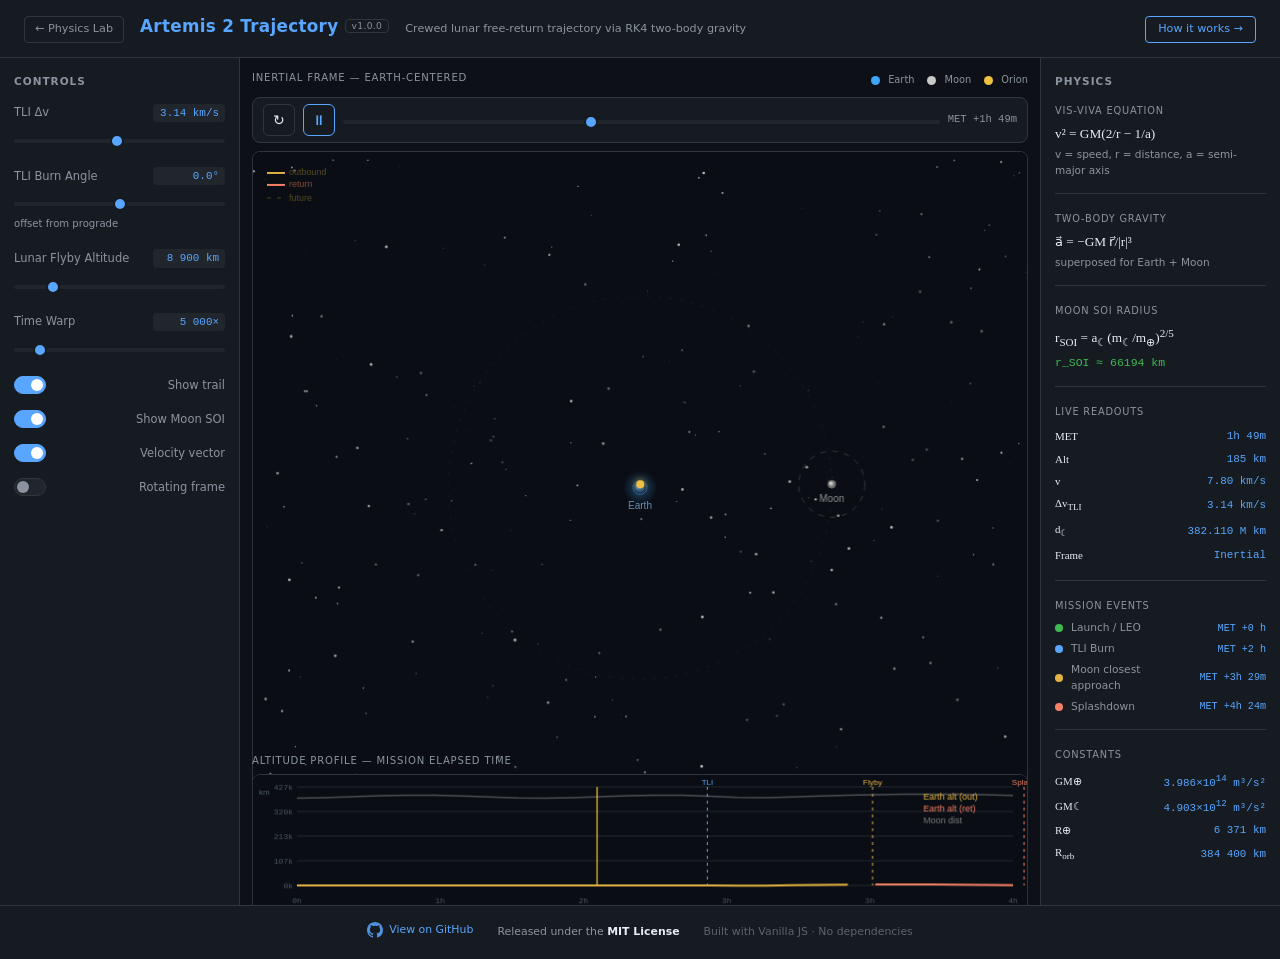
==== artemis2/index.html @ af2972e2 "Add Artemis 2 trajectory simulation and associated styles - Introduced a new lab entry for "Artemis " ====
<!DOCTYPE html>
<html lang="en">
<head>
  <meta charset="UTF-8" />
  <meta name="viewport" content="width=device-width, initial-scale=1.0" />
  <title>Artemis 2 Trajectory Simulator</title>
  <link rel="stylesheet" href="style.css" />
  <script src="../labs.js"></script>
  <script>
    document.addEventListener('DOMContentLoaded', () => {
      const _lab = LABS.find(l => l.name === 'artemis2');
      if (_lab) document.getElementById('version-badge').textContent = 'v' + _lab.version;
    });
  </script>
</head>
<body>
  <header>
    <a href="../index.html" class="back-link">&larr; Physics Lab</a>
    <h1>Artemis 2 Trajectory <span class="version-badge" id="version-badge"></span></h1>
    <p class="subtitle">Crewed lunar free-return trajectory via RK4 two-body gravity</p>
    <a href="docs.html" class="docs-link">How it works &rarr;</a>
  </header>

  <main>
    <!-- ── Controls Panel ─────────────────────────────────────────── -->
    <aside class="controls-panel">
      <h2>Controls</h2>

      <div class="control-group">
        <label for="tli-dv">
          TLI &Delta;v
          <span class="value-display" id="tli-dv-val">3.14 km/s</span>
        </label>
        <input type="range" id="tli-dv" min="2.8" max="3.5" step="0.01" value="3.14" />
      </div>

      <div class="control-group">
        <label for="tli-angle">
          TLI Burn Angle
          <span class="value-display" id="tli-angle-val">0.0&deg;</span>
        </label>
        <input type="range" id="tli-angle" min="-15" max="15" step="0.5" value="0" />
        <div style="font-size:0.72rem;color:var(--text-dim);margin-top:4px">offset from prograde</div>
      </div>

      <div class="control-group">
        <label for="flyby-alt">
          Lunar Flyby Altitude
          <span class="value-display" id="flyby-alt-val">8 900 km</span>
        </label>
        <input type="range" id="flyby-alt" min="1000" max="50000" step="100" value="8900" />
      </div>

      <div class="control-group">
        <label for="timewarp">
          Time Warp
          <span class="value-display" id="timewarp-val">5 000&times;</span>
        </label>
        <input type="range" id="timewarp" min="100" max="50000" step="100" value="5000" />
      </div>

      <div class="control-group toggle-group">
        <label class="toggle-label">
          <input type="checkbox" id="toggle-trail" checked />
          <span class="toggle-switch"></span>
          Show trail
        </label>
        <label class="toggle-label">
          <input type="checkbox" id="toggle-soi" checked />
          <span class="toggle-switch"></span>
          Show Moon SOI
        </label>
        <label class="toggle-label">
          <input type="checkbox" id="toggle-vel" checked />
          <span class="toggle-switch"></span>
          Velocity vector
        </label>
        <label class="toggle-label">
          <input type="checkbox" id="toggle-rotating" />
          <span class="toggle-switch"></span>
          Rotating frame
        </label>
      </div>
    </aside>

    <!-- ── Canvas Area ─────────────────────────────────────────────── -->
    <section class="canvas-area">
      <div class="canvas-wrapper">
        <div class="canvas-label-row">
          <span class="canvas-label" id="frame-label">Inertial Frame — Earth-Centered</span>
          <span class="legend">
            <span class="legend-dot" style="background:#3da6ff"></span>&nbsp;Earth
            <span class="legend-dot" style="background:#c8c8c8;margin-left:8px"></span>&nbsp;Moon
            <span class="legend-dot" style="background:#f0c040;margin-left:8px"></span>&nbsp;Orion
          </span>
        </div>
        <div class="playback-bar">
          <button class="pb-btn" id="pb-reset" title="Reset">&#8635;</button>
          <button class="pb-btn pb-btn--primary" id="pb-play" title="Play / Pause">&#9654;</button>
          <div class="pb-scrubber-wrap">
            <input type="range" id="pb-scrubber" min="0" max="1000" step="1" value="0" />
          </div>
          <span class="pb-time" id="pb-time">MET +0h 00m</span>
        </div>
        <canvas id="traj-canvas"></canvas>
      </div>
      <div class="canvas-wrapper">
        <div class="canvas-label">Altitude Profile — Mission Elapsed Time</div>
        <canvas id="graph-canvas"></canvas>
      </div>
    </section>

    <!-- ── Formula Panel ───────────────────────────────────────────── -->
    <aside class="formula-panel">
      <h2>Physics</h2>

      <div class="formula-block">
        <div class="formula-title">Vis-Viva Equation</div>
        <div class="formula">v&sup2; = GM(2/r &minus; 1/a)</div>
        <div class="formula-note">v = speed, r = distance, a = semi-major axis</div>
      </div>

      <div class="formula-block">
        <div class="formula-title">Two-Body Gravity</div>
        <div class="formula">a&#x20d7; = &minus;GM r&#x20d7;/|r|&sup3;</div>
        <div class="formula-note">superposed for Earth + Moon</div>
      </div>

      <div class="formula-block">
        <div class="formula-title">Moon SOI Radius</div>
        <div class="formula">r<sub>SOI</sub> = a<sub>&#9790;</sub>(m<sub>&#9790;</sub>/m<sub>&#8853;</sub>)<sup>2/5</sup></div>
        <div class="formula-live" id="soi-val">&mdash;</div>
      </div>

      <div class="formula-block">
        <div class="formula-title">Live Readouts</div>
        <table class="param-table">
          <tr><td>MET</td><td id="p-met">&mdash;</td></tr>
          <tr><td>Alt</td><td id="p-alt">&mdash;</td></tr>
          <tr><td>v</td><td id="p-vel">&mdash;</td></tr>
          <tr><td>&#916;v<sub>TLI</sub></td><td id="p-dv">&mdash;</td></tr>
          <tr><td>d<sub>&#9790;</sub></td><td id="p-moon">&mdash;</td></tr>
          <tr><td>Frame</td><td id="p-frame">&mdash;</td></tr>
        </table>
      </div>

      <div class="formula-block">
        <div class="formula-title">Mission Events</div>
        <div class="event-list">
          <div class="event-item">
            <div class="event-dot" style="background:#3fb950"></div>
            <span class="event-label">Launch / LEO</span>
            <span class="event-time">MET +0 h</span>
          </div>
          <div class="event-item">
            <div class="event-dot" style="background:#58a6ff"></div>
            <span class="event-label">TLI Burn</span>
            <span class="event-time" id="ev-tli">MET +2 h</span>
          </div>
          <div class="event-item">
            <div class="event-dot" style="background:#e3b341"></div>
            <span class="event-label">Moon closest approach</span>
            <span class="event-time" id="ev-flyby">&mdash;</span>
          </div>
          <div class="event-item">
            <div class="event-dot" style="background:#f78166"></div>
            <span class="event-label">Splashdown</span>
            <span class="event-time" id="ev-splash">&mdash;</span>
          </div>
        </div>
      </div>

      <div class="formula-block">
        <div class="formula-title">Constants</div>
        <table class="param-table">
          <tr><td>GM&#8853;</td><td>3.986&times;10<sup>14</sup> m&sup3;/s&sup2;</td></tr>
          <tr><td>GM&#9790;</td><td>4.903&times;10<sup>12</sup> m&sup3;/s&sup2;</td></tr>
          <tr><td>R&#8853;</td><td>6 371 km</td></tr>
          <tr><td>R<sub>orb</sub></td><td>384 400 km</td></tr>
        </table>
      </div>
    </aside>
  </main>

  <footer class="site-footer">
    <span>
      <a href="https://github.com/neo7337/physics-lab" target="_blank" rel="noopener">
        <svg class="footer-gh-icon" viewBox="0 0 16 16" width="16" height="16" aria-hidden="true" fill="currentColor">
          <path d="M8 0C3.58 0 0 3.58 0 8c0 3.54 2.29 6.53 5.47 7.59.4.07.55-.17.55-.38
            0-.19-.01-.82-.01-1.49-2.01.37-2.53-.49-2.69-.94-.09-.23-.48-.94-.82-1.13
            -.28-.15-.68-.52-.01-.53.63-.01 1.08.58 1.23.82.72 1.21 1.87.87 2.33.66
            .07-.52.28-.87.51-1.07-1.78-.2-3.64-.89-3.64-3.95 0-.87.31-1.59.82-2.15
            -.08-.2-.36-1.02.08-2.12 0 0 .67-.21 2.2.82a7.65 7.65 0 0 1 2-.27
            c.68 0 1.36.09 2 .27 1.53-1.04 2.2-.82 2.2-.82.44 1.1.16 1.92.08 2.12
            .51.56.82 1.27.82 2.15 0 3.07-1.87 3.75-3.65 3.95.29.25.54.73.54 1.48
            0 1.07-.01 1.93-.01 2.2 0 .21.15.46.55.38A8.013 8.013 0 0 0 16 8c0-4.42-3.58-8-8-8z"/>
        </svg>
        View on GitHub
      </a>
    </span>
    <span class="footer-license">Released under the <strong>MIT License</strong></span>
    <span class="footer-credit">Built with Vanilla JS &middot; No dependencies</span>
  </footer>

  <script src="main.js"></script>
</body>
</html>
---- artemis2/style.css ----
/* ─── Reset & Base ─────────────────────────────────────────────────────── */
*, *::before, *::after { box-sizing: border-box; margin: 0; padding: 0; }

:root {
  --bg:        #0d1117;
  --bg2:       #161b22;
  --bg3:       #21262d;
  --border:    #30363d;
  --text:      #e6edf3;
  --text-dim:  #8b949e;
  --accent:    #58a6ff;
  --accent2:   #f78166;
  --green:     #3fb950;
  --gold:      #e3b341;
  --radius:    8px;
  --panel-w:   240px;
}

html, body {
  height: 100%;
  background: var(--bg);
  color: var(--text);
  font-family: 'Segoe UI', system-ui, sans-serif;
  font-size: 14px;
  line-height: 1.5;
}

/* ─── Header ────────────────────────────────────────────────────────────── */
header {
  padding: 14px 24px;
  border-bottom: 1px solid var(--border);
  background: var(--bg2);
  display: flex;
  align-items: baseline;
  gap: 16px;
}
header h1 {
  font-size: 1.2rem;
  font-weight: 600;
  color: var(--accent);
  letter-spacing: 0.3px;
}
header .subtitle {
  font-size: 0.8rem;
  color: var(--text-dim);
}
.version-badge {
  font-size: 0.65rem;
  font-weight: 500;
  color: var(--text-dim);
  border: 1px solid var(--border);
  border-radius: 4px;
  padding: 1px 6px;
  vertical-align: middle;
  letter-spacing: 0.04em;
}
.docs-link {
  margin-left: auto;
  font-size: 0.8rem;
  color: var(--accent);
  text-decoration: none;
  padding: 4px 12px;
  border: 1px solid var(--accent);
  border-radius: 4px;
  transition: background 0.15s;
}
.docs-link:hover { background: #58a6ff18; }
.back-link {
  font-size: 0.8rem;
  color: var(--text-dim);
  text-decoration: none;
  padding: 4px 10px;
  border: 1px solid var(--border);
  border-radius: 4px;
  transition: color 0.15s, border-color 0.15s;
  white-space: nowrap;
}
.back-link:hover { color: var(--accent); border-color: var(--accent); }

/* ─── Main Layout ───────────────────────────────────────────────────────── */
main {
  display: grid;
  grid-template-columns: var(--panel-w) 1fr var(--panel-w);
  height: calc(100vh - 53px);
  overflow: hidden;
}

/* ─── Panels ────────────────────────────────────────────────────────────── */
.controls-panel,
.formula-panel {
  background: var(--bg2);
  border-right: 1px solid var(--border);
  overflow-y: auto;
  padding: 16px 14px;
}
.formula-panel {
  border-right: none;
  border-left: 1px solid var(--border);
}
.controls-panel h2,
.formula-panel h2 {
  font-size: 0.75rem;
  font-weight: 600;
  text-transform: uppercase;
  letter-spacing: 1px;
  color: var(--text-dim);
  margin-bottom: 14px;
}

/* ─── Control Groups ────────────────────────────────────────────────────── */
.control-group { margin-bottom: 18px; }
.control-group label {
  display: flex;
  justify-content: space-between;
  align-items: center;
  font-size: 0.82rem;
  color: var(--text-dim);
  margin-bottom: 6px;
}
.value-display {
  font-family: 'Courier New', monospace;
  font-size: 0.78rem;
  color: var(--accent);
  background: var(--bg3);
  padding: 1px 6px;
  border-radius: 4px;
  min-width: 72px;
  text-align: right;
}
input[type="range"] {
  -webkit-appearance: none;
  width: 100%;
  height: 4px;
  background: var(--bg3);
  border-radius: 2px;
  outline: none;
  cursor: pointer;
}
input[type="range"]::-webkit-slider-thumb {
  -webkit-appearance: none;
  width: 14px; height: 14px;
  border-radius: 50%;
  background: var(--accent);
  border: 2px solid var(--bg2);
  cursor: pointer;
  transition: background 0.15s;
}
input[type="range"]::-webkit-slider-thumb:hover { background: #79c0ff; }

/* ─── Toggle switches ───────────────────────────────────────────────────── */
.toggle-group { display: flex; flex-direction: column; gap: 10px; }
.toggle-label {
  display: flex;
  align-items: center;
  gap: 10px;
  cursor: pointer;
  font-size: 0.82rem;
  color: var(--text-dim);
  user-select: none;
}
.toggle-label input[type="checkbox"] { display: none; }
.toggle-switch {
  position: relative;
  width: 32px; height: 18px;
  background: var(--bg3);
  border-radius: 9px;
  border: 1px solid var(--border);
  transition: background 0.2s;
  flex-shrink: 0;
}
.toggle-switch::after {
  content: '';
  position: absolute;
  top: 2px; left: 2px;
  width: 12px; height: 12px;
  border-radius: 50%;
  background: var(--text-dim);
  transition: transform 0.2s, background 0.2s;
}
.toggle-label input:checked + .toggle-switch { background: var(--accent); border-color: var(--accent); }
.toggle-label input:checked + .toggle-switch::after { transform: translateX(14px); background: #fff; }

/* ─── Button row ────────────────────────────────────────────────────────── */
.btn-row {
  display: flex;
  gap: 8px;
  margin-top: 4px;
}
.btn {
  flex: 1;
  padding: 6px 0;
  font-size: 0.8rem;
  font-family: inherit;
  border-radius: 5px;
  border: 1px solid var(--border);
  background: var(--bg3);
  color: var(--text);
  cursor: pointer;
  transition: border-color 0.15s, background 0.15s;
}
.btn:hover { border-color: var(--accent); color: var(--accent); }
.btn--primary { border-color: var(--accent); color: var(--accent); }
.btn--primary:hover { background: #58a6ff18; }

/* ─── Playback Bar ──────────────────────────────────────────────────────── */
.playback-bar {
  display: flex;
  align-items: center;
  gap: 8px;
  background: var(--bg2);
  border: 1px solid var(--border);
  border-radius: var(--radius);
  padding: 6px 10px;
  margin-bottom: 8px;
}
.pb-btn {
  flex: 0 0 auto;
  background: none;
  border: 1px solid var(--border);
  border-radius: 6px;
  color: var(--text);
  cursor: pointer;
  font-size: 1rem;
  width: 32px;
  height: 32px;
  display: flex;
  align-items: center;
  justify-content: center;
  transition: border-color .15s, color .15s, background .15s;
}
.pb-btn:hover { border-color: var(--accent); color: var(--accent); }
.pb-btn--primary { border-color: var(--accent); color: var(--accent); }
.pb-btn--primary:hover { background: #58a6ff18; }
.pb-scrubber-wrap {
  flex: 1;
  min-width: 0;
}
#pb-scrubber {
  width: 100%;
  accent-color: var(--accent);
  cursor: pointer;
}
.pb-time {
  flex: 0 0 auto;
  font-family: 'Courier New', monospace;
  font-size: 0.75rem;
  color: var(--text-dim);
  white-space: nowrap;
}

/* ─── Canvas Area ───────────────────────────────────────────────────────── */
.canvas-area {
  display: flex;
  flex-direction: column;
  background: var(--bg);
  overflow: hidden;
  padding: 12px;
  gap: 10px;
}
.canvas-wrapper {
  flex: 1;
  display: flex;
  flex-direction: column;
  min-height: 0;
}
.canvas-wrapper:last-child { flex: 0 0 140px; }
.canvas-label {
  font-size: 0.72rem;
  text-transform: uppercase;
  letter-spacing: 0.8px;
  color: var(--text-dim);
  margin-bottom: 6px;
}
.canvas-label-row {
  display: flex;
  align-items: center;
  justify-content: space-between;
  gap: 6px;
  margin-bottom: 6px;
}
.legend {
  display: flex;
  align-items: center;
  gap: 5px;
  font-size: 0.7rem;
  color: var(--text-dim);
  flex-wrap: wrap;
}
.legend-dot {
  display: inline-block;
  width: 9px; height: 9px;
  border-radius: 50%;
  flex-shrink: 0;
}
canvas {
  display: block;
  width: 100%; height: 100%;
  border-radius: var(--radius);
  border: 1px solid var(--border);
  background: #000;
}

/* ─── Formula Panel ─────────────────────────────────────────────────────── */
.formula-block {
  margin-bottom: 18px;
  padding-bottom: 14px;
  border-bottom: 1px solid var(--border);
}
.formula-block:last-child { border-bottom: none; }
.formula-title {
  font-size: 0.7rem;
  text-transform: uppercase;
  letter-spacing: 0.8px;
  color: var(--text-dim);
  margin-bottom: 6px;
}
.formula {
  font-family: 'Georgia', serif;
  font-size: 0.95rem;
  color: var(--text);
  margin-bottom: 3px;
}
.formula-note { font-size: 0.75rem; color: var(--text-dim); }
.formula-live {
  font-family: 'Courier New', monospace;
  font-size: 0.82rem;
  color: var(--green);
  margin-top: 4px;
}

/* ─── Parameter Table ───────────────────────────────────────────────────── */
.param-table {
  width: 100%;
  border-collapse: collapse;
  font-size: 0.78rem;
}
.param-table td { padding: 3px 0; color: var(--text-dim); }
.param-table td:first-child {
  font-family: 'Georgia', serif;
  color: var(--text);
  width: 28px;
}
.param-table td:last-child {
  font-family: 'Courier New', monospace;
  color: var(--accent);
  text-align: right;
}

/* ─── Event badges ───────────────────────────────────────────────────────── */
.event-list { display: flex; flex-direction: column; gap: 5px; }
.event-item {
  display: flex;
  align-items: center;
  gap: 8px;
  font-size: 0.76rem;
}
.event-dot {
  width: 8px; height: 8px;
  border-radius: 50%;
  flex-shrink: 0;
}
.event-label { color: var(--text-dim); flex: 1; }
.event-time {
  font-family: 'Courier New', monospace;
  font-size: 0.72rem;
  color: var(--accent);
}

/* ─── Scrollbar ─────────────────────────────────────────────────────────── */
::-webkit-scrollbar { width: 6px; }
::-webkit-scrollbar-track { background: transparent; }
::-webkit-scrollbar-thumb { background: var(--border); border-radius: 3px; }

/* ─── Footer ─────────────────────────────────────────────────────────────── */
.site-footer {
  display: flex;
  align-items: center;
  justify-content: center;
  gap: 24px;
  flex-wrap: wrap;
  padding: 16px 24px;
  border-top: 1px solid var(--border);
  font-size: 0.78rem;
  color: var(--text-dim);
  background: var(--bg2);
}
.site-footer a { display: inline-flex; align-items: center; gap: 6px; color: var(--accent); text-decoration: none; }
.site-footer a:hover { text-decoration: underline; }
.footer-gh-icon { vertical-align: middle; opacity: 0.85; }
.footer-license strong { color: var(--text); }
.footer-credit { opacity: 0.6; }
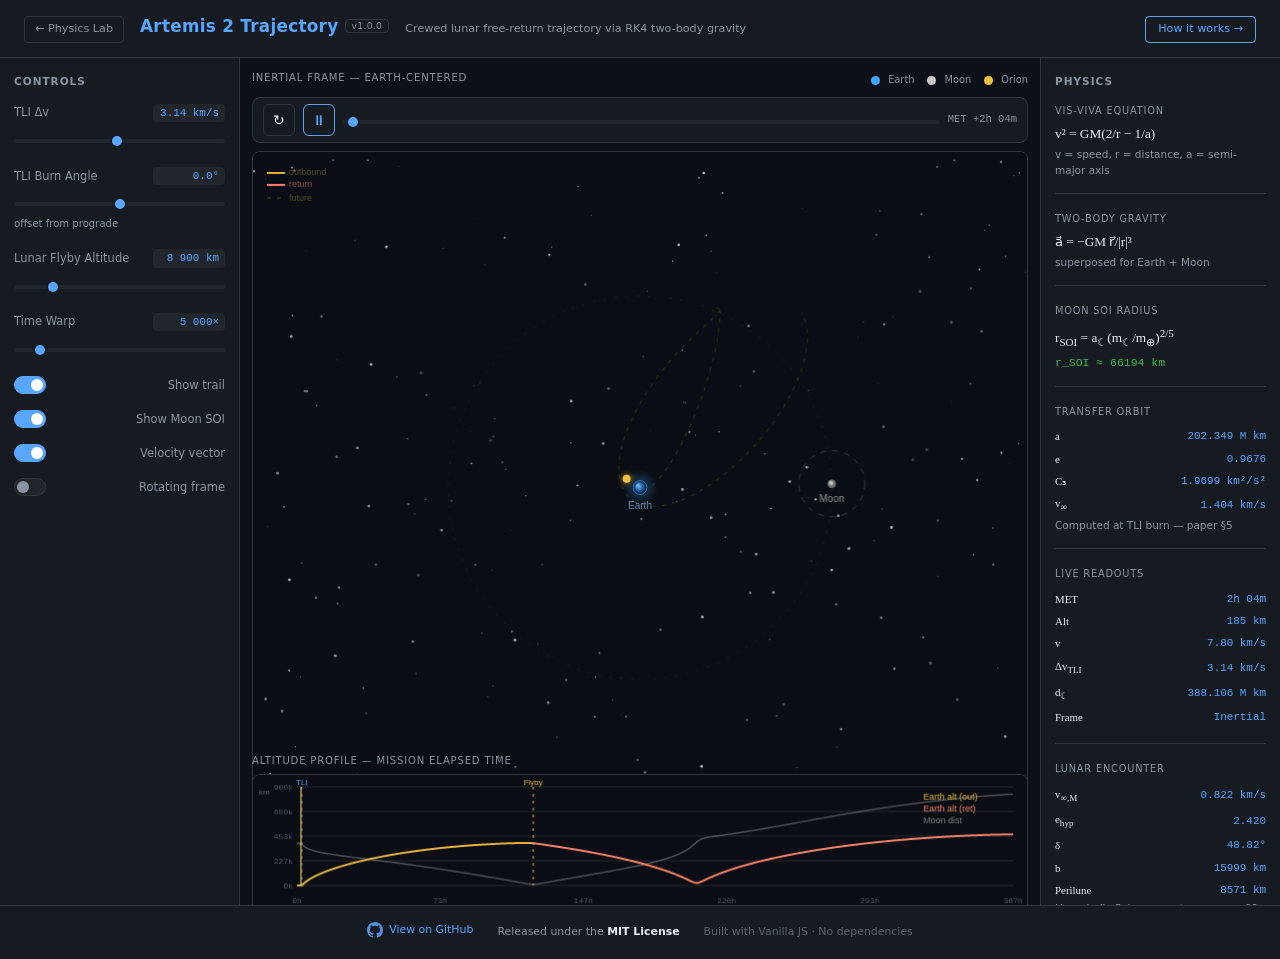
==== commit a128ff82: "feat: add transfer orbit and lunar encounter parameters to trajectory simulation Co-authored-by: Cop" ====
--- a/artemis2/index.html
+++ b/artemis2/index.html
@@ -133,6 +133,17 @@
       </div>
 
       <div class="formula-block">
+        <div class="formula-title">Transfer Orbit</div>
+        <table class="param-table">
+          <tr><td>a</td><td id="p-tli-a">&mdash;</td></tr>
+          <tr><td>e</td><td id="p-tli-e">&mdash;</td></tr>
+          <tr><td>C&#x2083;</td><td id="p-tli-c3">&mdash;</td></tr>
+          <tr><td>v<sub>&#x221e;</sub></td><td id="p-tli-vinf">&mdash;</td></tr>
+        </table>
+        <div class="formula-note">Computed at TLI burn &mdash; paper &sect;5</div>
+      </div>
+
+      <div class="formula-block">
         <div class="formula-title">Live Readouts</div>
         <table class="param-table">
           <tr><td>MET</td><td id="p-met">&mdash;</td></tr>
@@ -145,6 +156,18 @@
       </div>
 
       <div class="formula-block">
+        <div class="formula-title">Lunar Encounter</div>
+        <table class="param-table">
+          <tr><td>v<sub>&#x221e;,M</sub></td><td id="p-enc-vinf">&mdash;</td></tr>
+          <tr><td>e<sub>hyp</sub></td><td id="p-enc-e">&mdash;</td></tr>
+          <tr><td>&delta;</td><td id="p-enc-delta">&mdash;</td></tr>
+          <tr><td>b</td><td id="p-enc-b">&mdash;</td></tr>
+          <tr><td>Perilune</td><td id="p-enc-rp">&mdash;</td></tr>
+        </table>
+        <div class="formula-note">Hyperbolic flyby geometry &mdash; paper &sect;6</div>
+      </div>
+
+      <div class="formula-block">
         <div class="formula-title">Mission Events</div>
         <div class="event-list">
           <div class="event-item">
@@ -168,6 +191,21 @@
             <span class="event-time" id="ev-splash">&mdash;</span>
           </div>
         </div>
+      </div>
+
+      <div class="formula-block">
+        <div class="formula-title">&Delta;V Budget</div>
+        <table class="param-table">
+          <tr><td>Sim. TLI &Delta;v</td><td id="p-dv-tli">&mdash;</td></tr>
+          <tr><td colspan="2" style="color:var(--text-dim);font-size:0.7rem;padding-top:5px">Paper Table 3 reference</td></tr>
+          <tr><td>HEO ins.</td><td>2 293 m/s</td></tr>
+          <tr><td>TLI (HEO&rarr;)</td><td>330 m/s</td></tr>
+          <tr><td>TCMs est.</td><td>~22 m/s</td></tr>
+          <tr><td>Total</td><td>2 645 m/s</td></tr>
+          <tr><td>ICPS cap.</td><td>3 080 m/s</td></tr>
+          <tr><td>Margin</td><td>+435 m/s</td></tr>
+        </table>
+        <div class="formula-note">Sim. TLI = combined LEO&rarr;trans-lunar boost</div>
       </div>
 
       <div class="formula-block">
